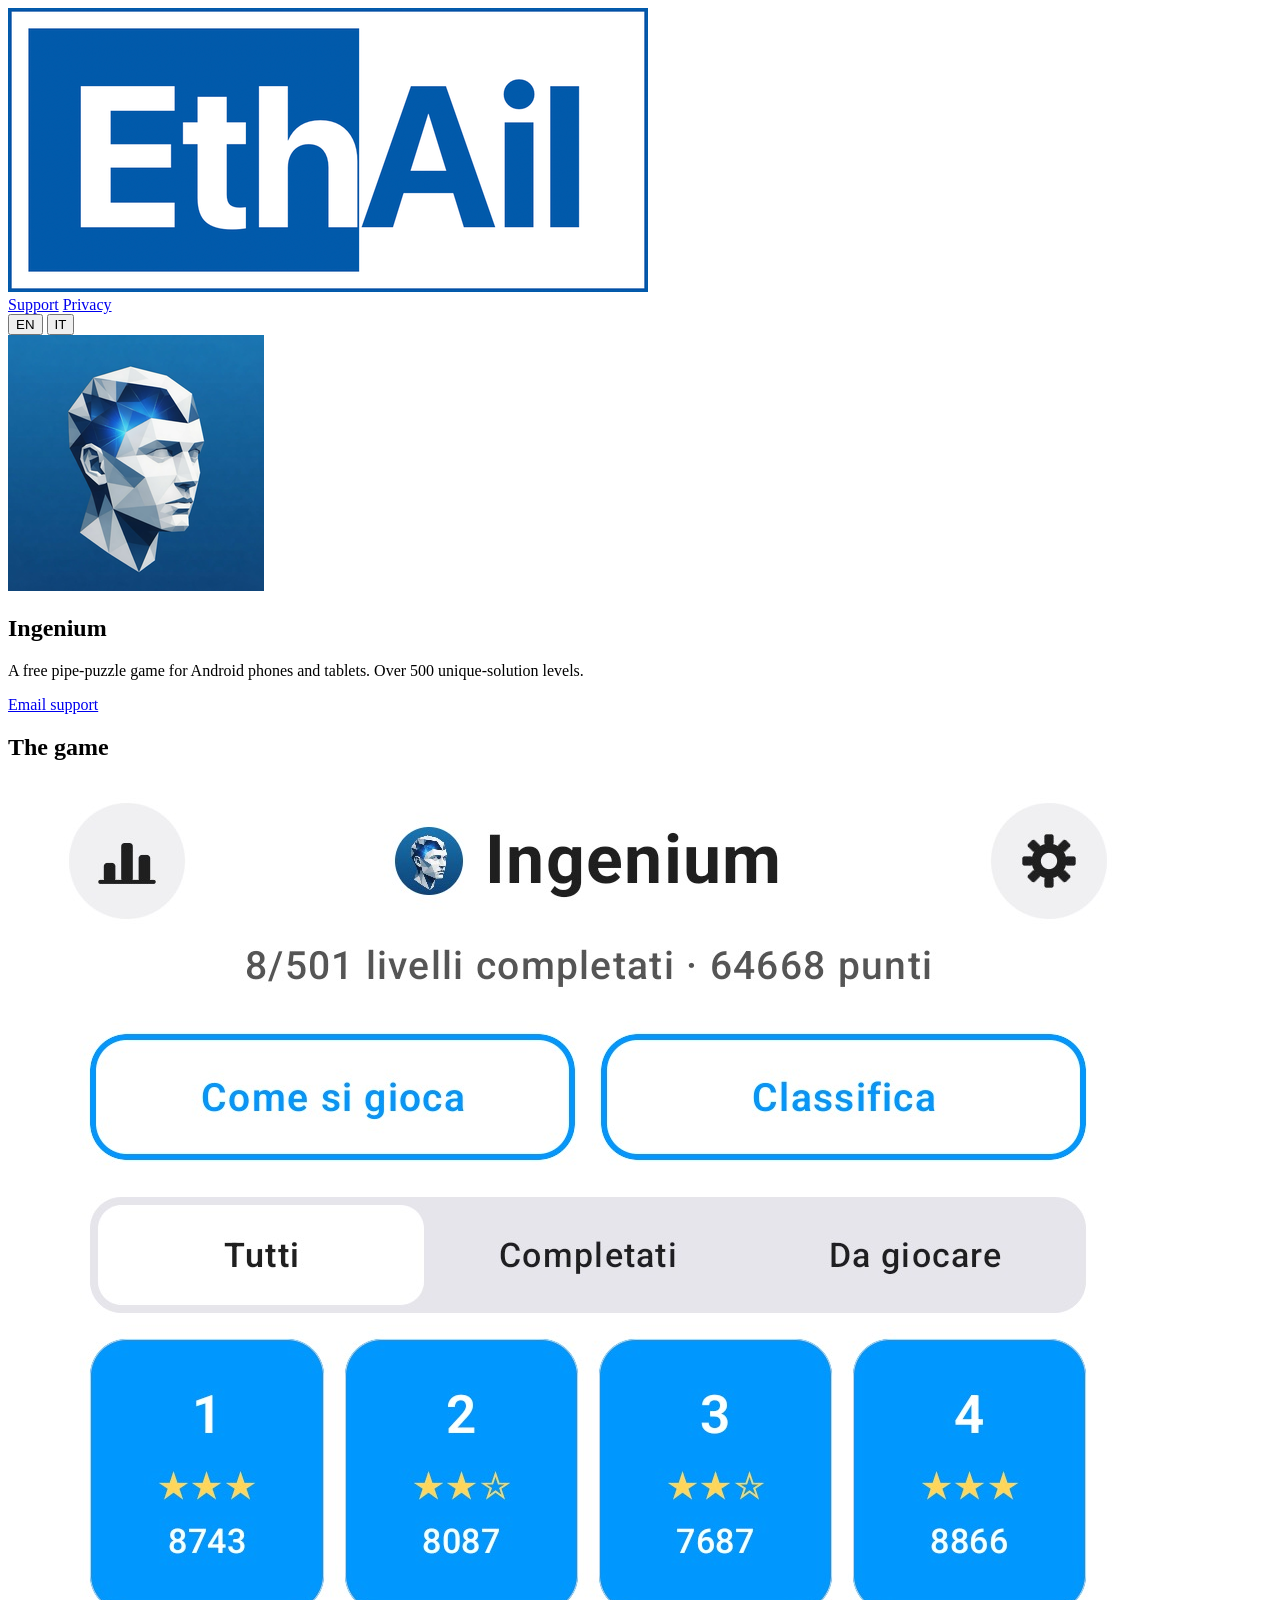
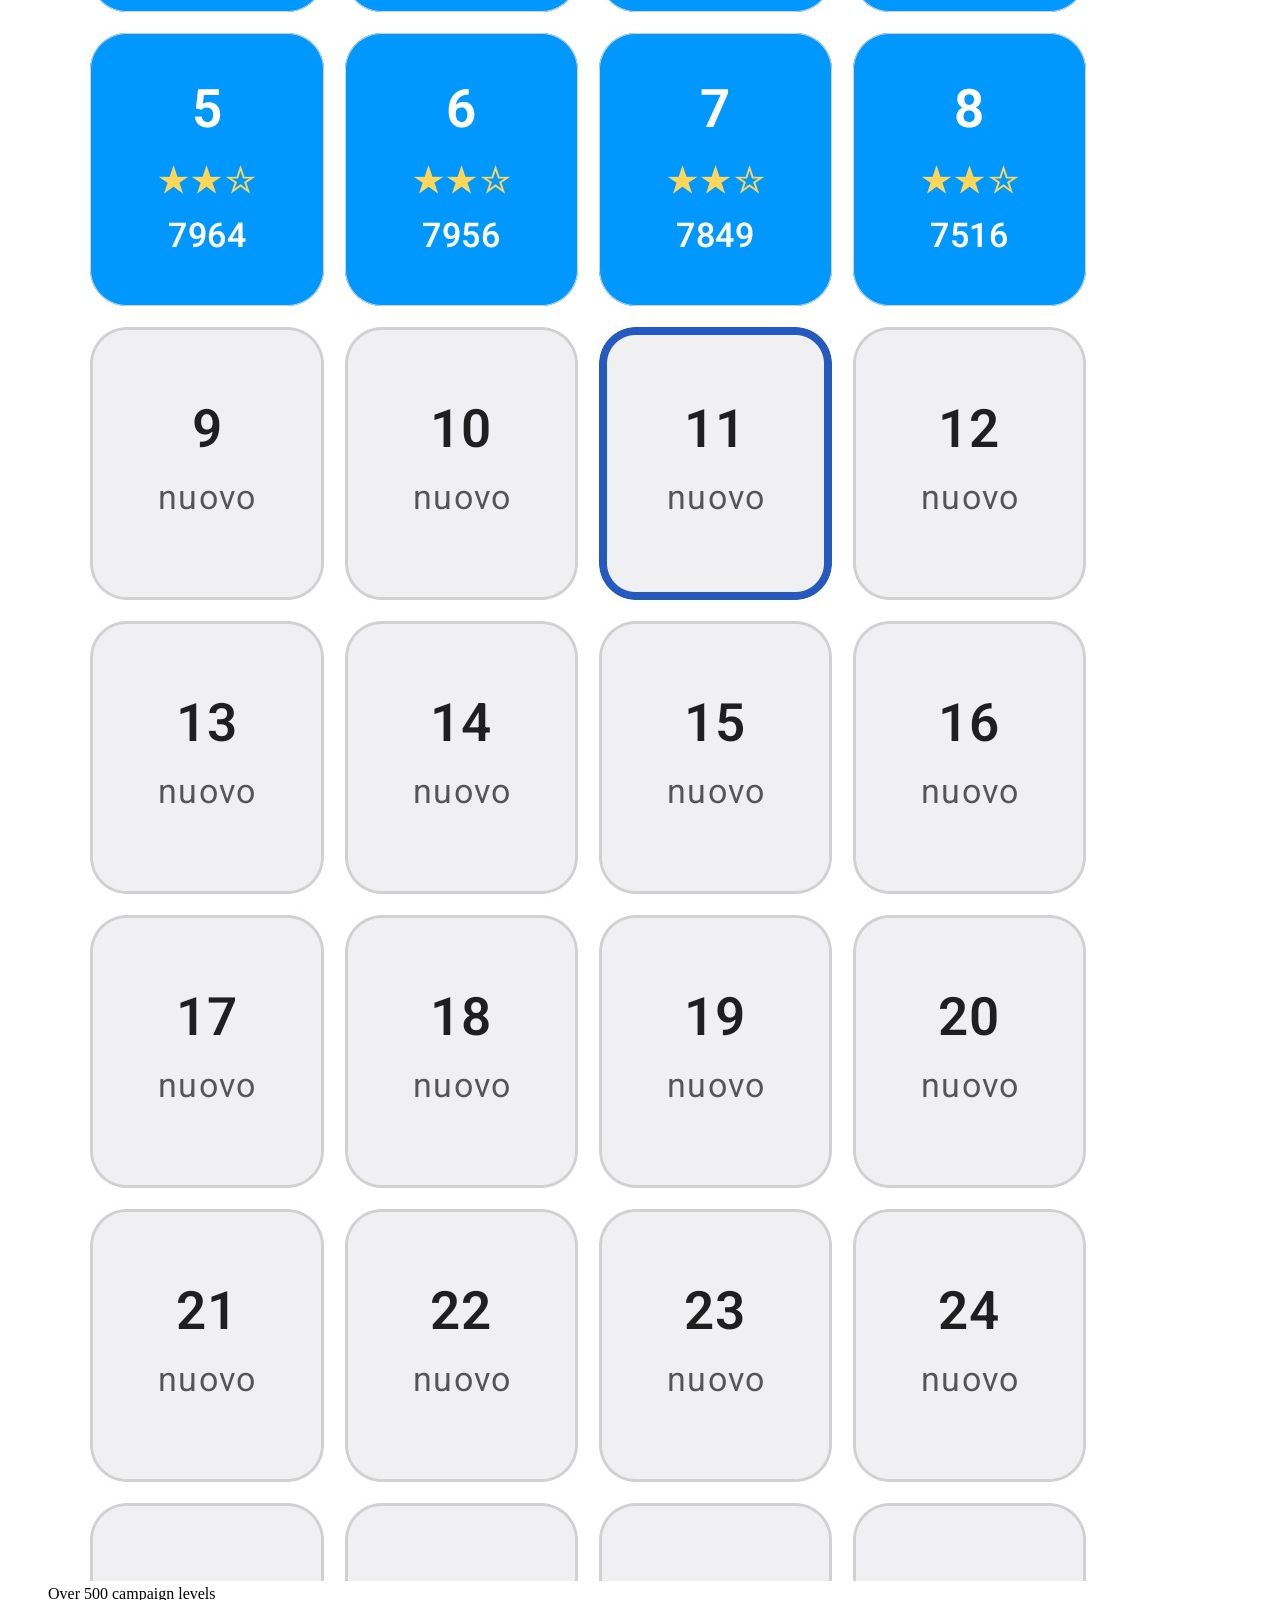
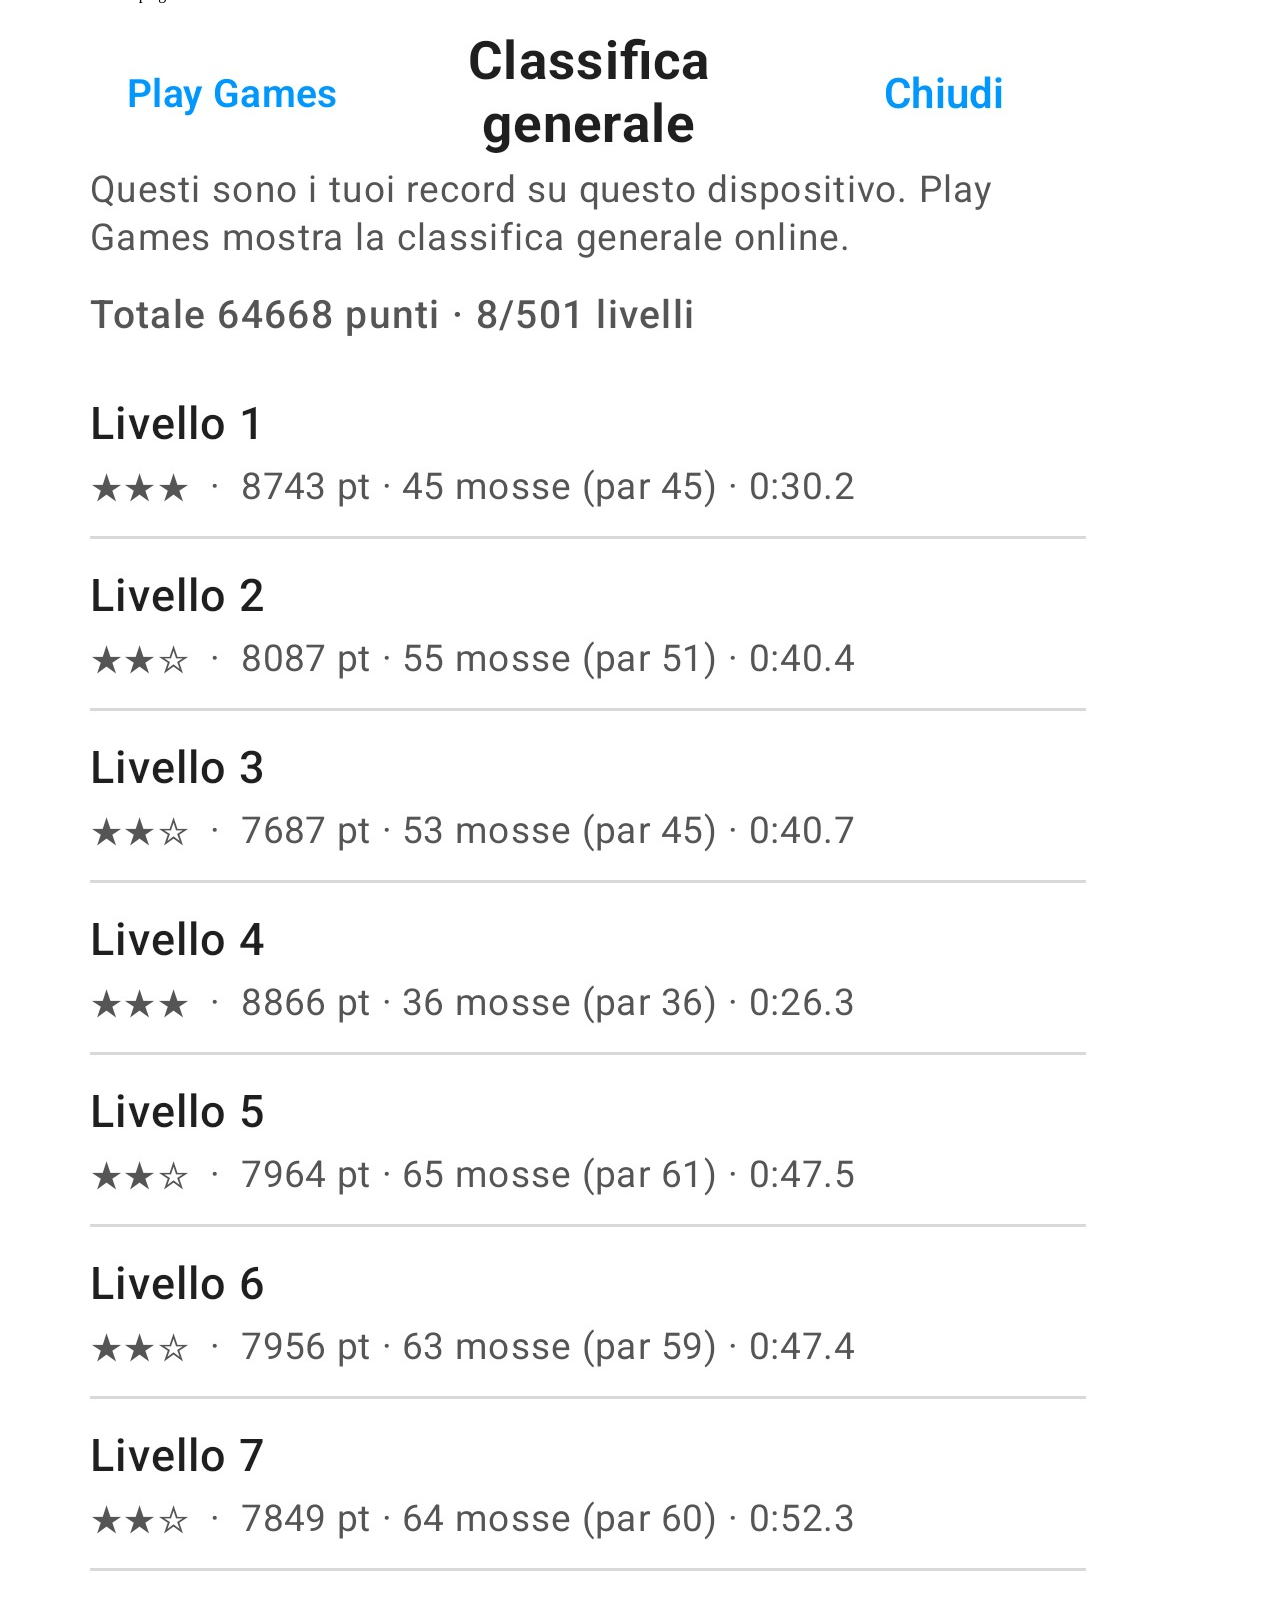
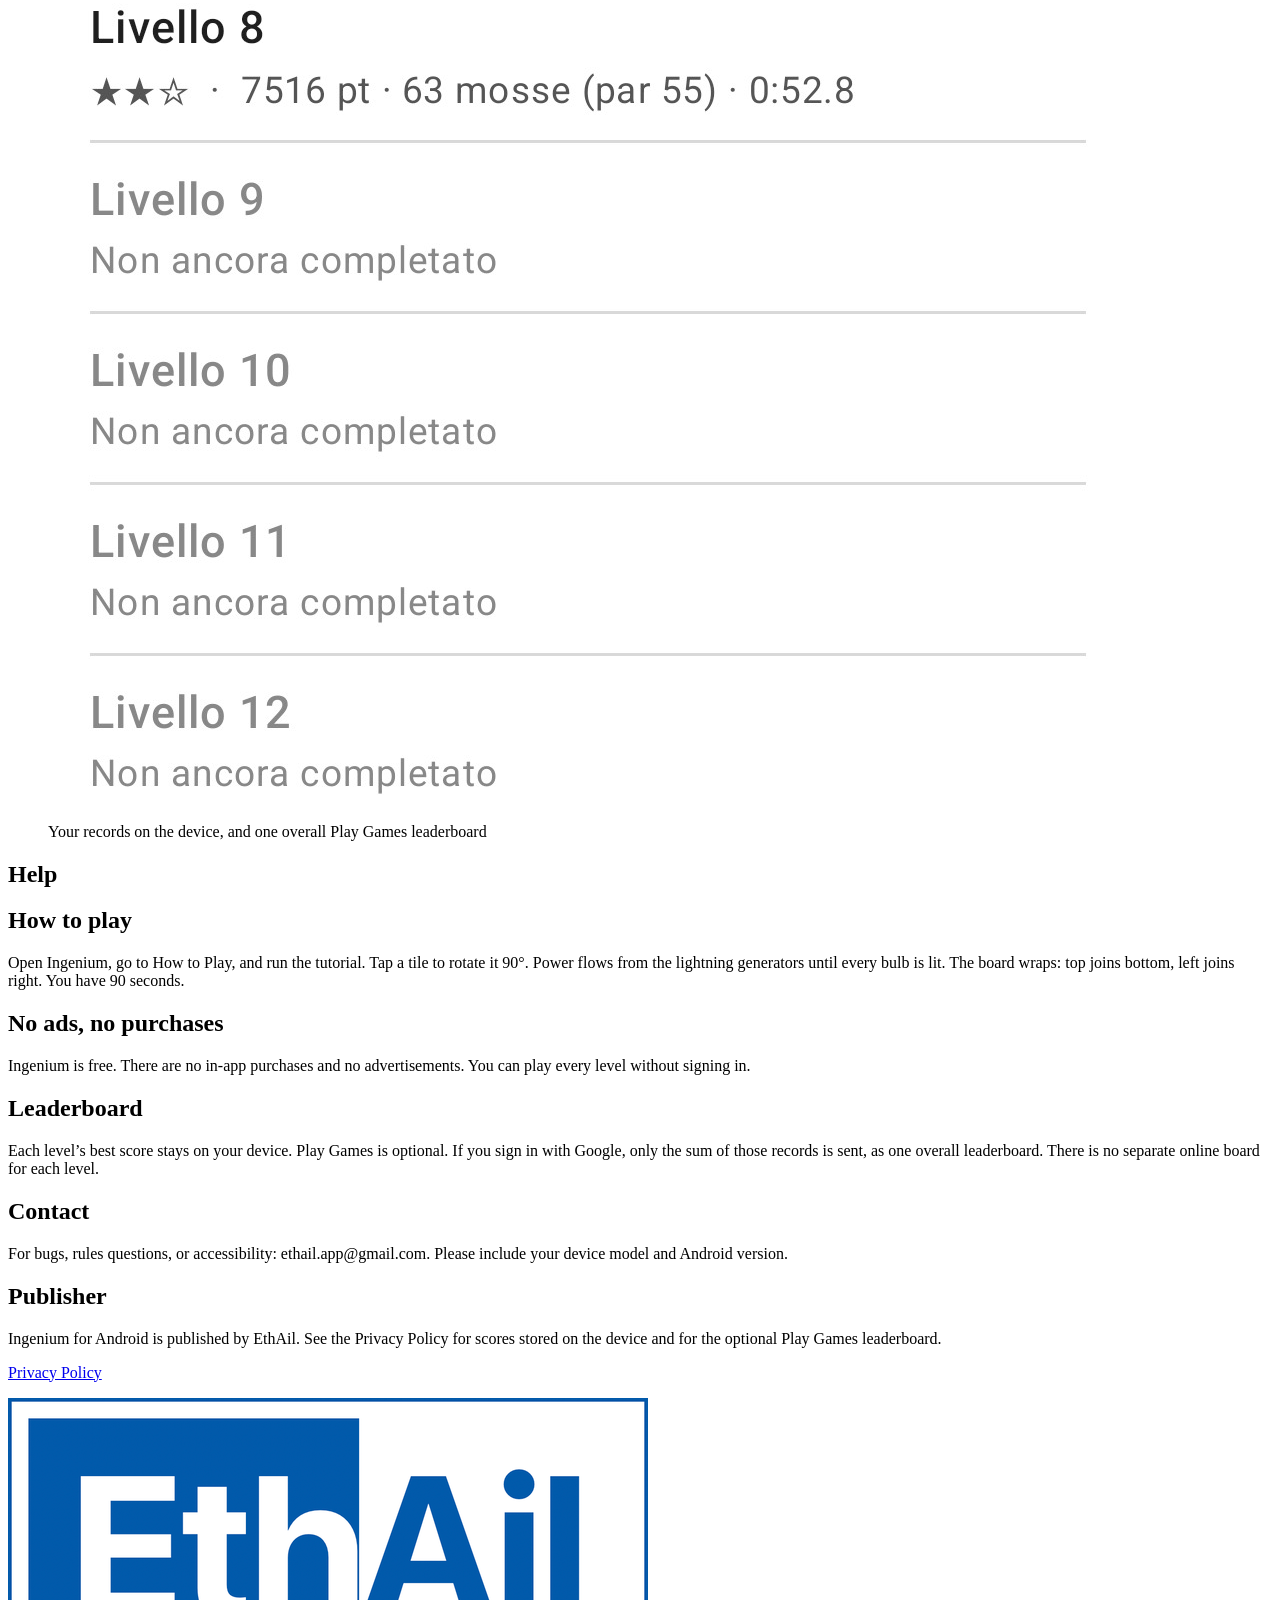
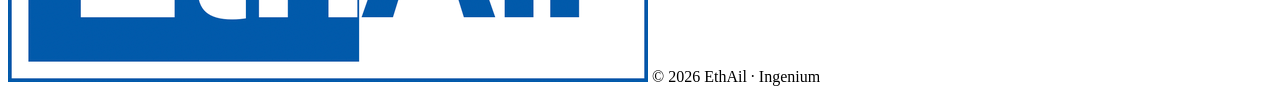
==== index.html @ d2dfe40d "Publish Ingenium Android support and privacy pages." ====
<!DOCTYPE html>
<html lang="en">
<head>
  <meta charset="utf-8">
  <meta name="viewport" content="width=device-width, initial-scale=1">
  <title>Ingenium — Android Support</title>
  <link rel="icon" href="assets/favicon.png">
  <link rel="apple-touch-icon" href="assets/app-icon.png">
  <link rel="stylesheet" href="styles.css">
</head>
<body>
  <header class="header">
    <div class="header-inner">
      <a class="brand" href="index.html" aria-label="EthAil">
        <img src="assets/ethail-logo.png" alt="EthAil">
      </a>
      <nav class="nav">
        <a class="active" href="index.html" data-en="Support" data-it="Supporto">Support</a>
        <a href="privacy.html">Privacy</a>
        <div class="lang" role="group" aria-label="Language">
          <button type="button" data-lang="en" class="on">EN</button>
          <button type="button" data-lang="it">IT</button>
        </div>
      </nav>
    </div>
  </header>

  <main class="wrap">
    <section class="hero">
      <img class="app-icon" src="assets/app-icon.png" alt="Ingenium">
      <div>
        <h1>Ingenium</h1>
        <p class="tag" data-en="A free pipe-puzzle game for Android phones and tablets. Over 500 unique-solution levels." data-it="Un puzzle di cavi gratuito per telefoni e tablet Android. Oltre 500 livelli a soluzione unica.">A free pipe-puzzle game for Android phones and tablets. Over 500 unique-solution levels.</p>
        <a class="cta" href="mailto:ethail.app@gmail.com" data-en="Email support" data-it="Scrivi al supporto">Email support</a>
      </div>
    </section>

    <h2 class="section-title" data-en="The game" data-it="Il gioco">The game</h2>
    <div class="shots">
      <figure class="shot">
        <img src="assets/shot-levels.jpg" alt="Level select">
        <figcaption data-en="Over 500 campaign levels" data-it="Oltre 500 livelli della campagna">Over 500 campaign levels</figcaption>
      </figure>
      <figure class="shot">
        <img src="assets/shot-leaderboard.jpg" alt="Overall records">
        <figcaption data-en="Your records on the device, and one overall Play Games leaderboard" data-it="I record sul dispositivo e una sola classifica generale su Play Games">Your records on the device, and one overall Play Games leaderboard</figcaption>
      </figure>
    </div>

    <h2 class="section-title" data-en="Help" data-it="Aiuto">Help</h2>
    <div class="grid">
      <article class="card">
        <h2 data-en="How to play" data-it="Come si gioca">How to play</h2>
        <p data-en="Open Ingenium, go to How to Play, and run the tutorial. Tap a tile to rotate it 90°. Power flows from the lightning generators until every bulb is lit. The board wraps: top joins bottom, left joins right. You have 90 seconds." data-it="Apri Ingenium, vai su Come si gioca e avvia il tutorial. Tocca una casella per ruotarla di 90°. L’energia parte dai generatori (fulmine) fino ad accendere tutte le lampadine. Il tabellone è un anello: alto tocca basso, sinistra tocca destra. Hai 90 secondi.">Open Ingenium, go to How to Play, and run the tutorial. Tap a tile to rotate it 90°. Power flows from the lightning generators until every bulb is lit. The board wraps: top joins bottom, left joins right. You have 90 seconds.</p>
      </article>
      <article class="card">
        <h2 data-en="No ads, no purchases" data-it="Niente pubblicità, niente acquisti">No ads, no purchases</h2>
        <p data-en="Ingenium is free. There are no in-app purchases and no advertisements. You can play every level without signing in." data-it="Ingenium è gratuito. Non ci sono acquisti in-app né pubblicità. Puoi giocare tutti i livelli senza accedere.">Ingenium is free. There are no in-app purchases and no advertisements. You can play every level without signing in.</p>
      </article>
      <article class="card">
        <h2 data-en="Leaderboard" data-it="Classifica">Leaderboard</h2>
        <p data-en="Each level’s best score stays on your device. Play Games is optional. If you sign in with Google, only the sum of those records is sent, as one overall leaderboard. There is no separate online board for each level." data-it="Il miglior punteggio di ogni livello resta sul dispositivo. Play Games è facoltativo. Se accedi con Google, viene inviata solo la somma di quei record, in un’unica classifica generale. Non c’è una classifica online per ogni livello.">Each level’s best score stays on your device. Play Games is optional. If you sign in with Google, only the sum of those records is sent, as one overall leaderboard. There is no separate online board for each level.</p>
      </article>
      <article class="card">
        <h2 data-en="Contact" data-it="Contatti">Contact</h2>
        <p data-en="For bugs, rules questions, or accessibility: ethail.app@gmail.com. Please include your device model and Android version." data-it="Per bug, regole o accessibilità: ethail.app@gmail.com. Indica modello del dispositivo e versione di Android.">For bugs, rules questions, or accessibility: ethail.app@gmail.com. Please include your device model and Android version.</p>
      </article>
      <article class="card">
        <h2 data-en="Publisher" data-it="Editore">Publisher</h2>
        <p data-en="Ingenium for Android is published by EthAil. See the Privacy Policy for scores stored on the device and for the optional Play Games leaderboard." data-it="Ingenium per Android è pubblicato da EthAil. Consulta l’informativa privacy per i punteggi sul dispositivo e per la classifica facoltativa di Play Games.">Ingenium for Android is published by EthAil. See the Privacy Policy for scores stored on the device and for the optional Play Games leaderboard.</p>
        <p><a href="privacy.html" data-en="Privacy Policy" data-it="Informativa privacy">Privacy Policy</a></p>
      </article>
    </div>
  </main>

  <footer class="footer">
    <div class="footer-inner">
      <img src="assets/ethail-logo.png" alt="EthAil">
      <span>© 2026 EthAil · Ingenium</span>
    </div>
  </footer>
  <script src="site.js"></script>
</body>
</html>
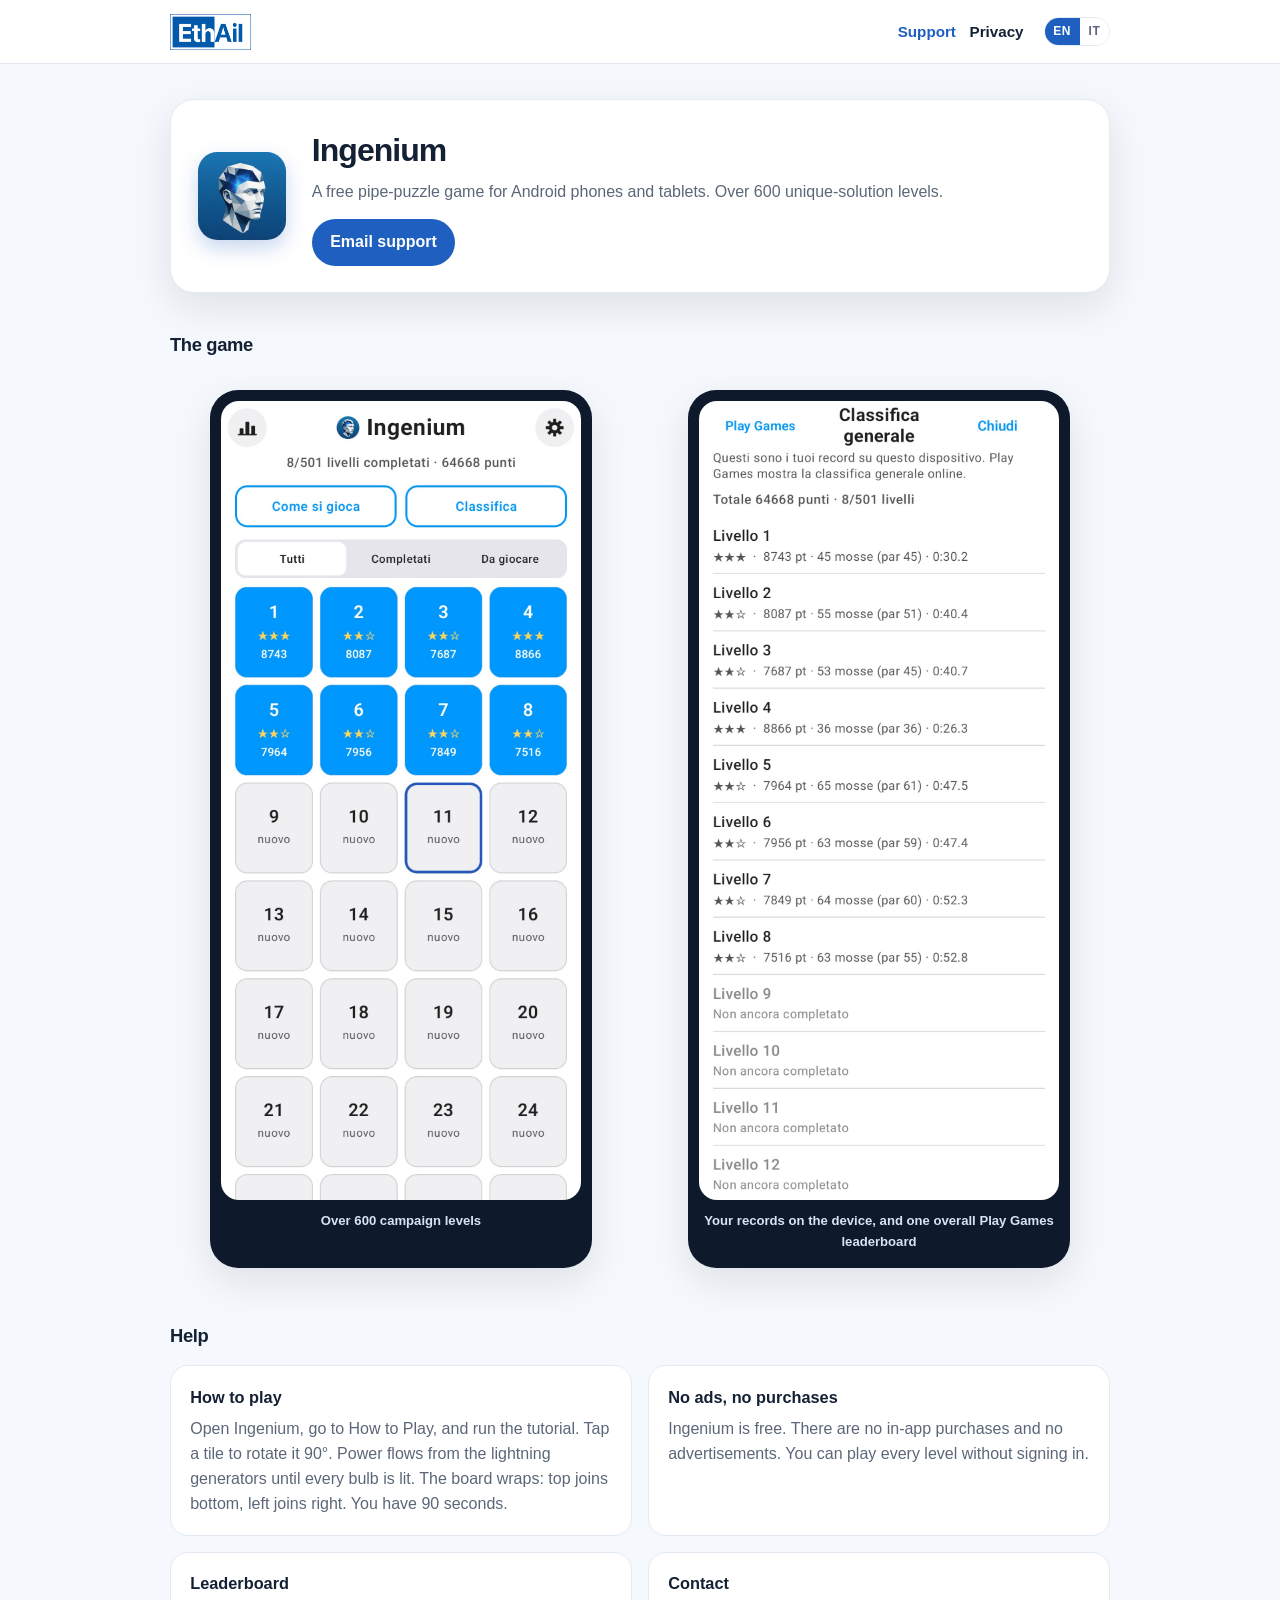
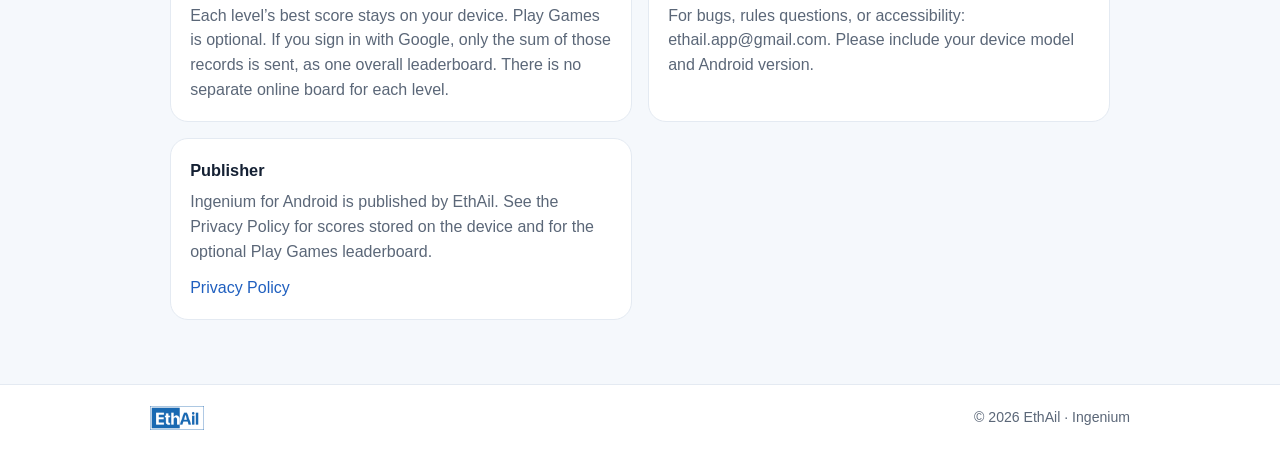
==== commit e1d02ed3: "Add files via upload" ====
--- a/index.html
+++ b/index.html
@@ -30,7 +30,7 @@
       <img class="app-icon" src="assets/app-icon.png" alt="Ingenium">
       <div>
         <h1>Ingenium</h1>
-        <p class="tag" data-en="A free pipe-puzzle game for Android phones and tablets. Over 500 unique-solution levels." data-it="Un puzzle di cavi gratuito per telefoni e tablet Android. Oltre 500 livelli a soluzione unica.">A free pipe-puzzle game for Android phones and tablets. Over 500 unique-solution levels.</p>
+        <p class="tag" data-en="A free pipe-puzzle game for Android phones and tablets. Over 600 unique-solution levels." data-it="Un puzzle di cavi gratuito per telefoni e tablet Android. Oltre 600 livelli a soluzione unica.">A free pipe-puzzle game for Android phones and tablets. Over 600 unique-solution levels.</p>
         <a class="cta" href="mailto:ethail.app@gmail.com" data-en="Email support" data-it="Scrivi al supporto">Email support</a>
       </div>
     </section>
@@ -39,7 +39,7 @@
     <div class="shots">
       <figure class="shot">
         <img src="assets/shot-levels.jpg" alt="Level select">
-        <figcaption data-en="Over 500 campaign levels" data-it="Oltre 500 livelli della campagna">Over 500 campaign levels</figcaption>
+        <figcaption data-en="Over 600 campaign levels" data-it="Oltre 600 livelli della campagna">Over 600 campaign levels</figcaption>
       </figure>
       <figure class="shot">
         <img src="assets/shot-leaderboard.jpg" alt="Overall records">
--- a/styles.css
+++ b/styles.css
@@ -0,0 +1,194 @@
+:root {
+  --blue: #1f5fbf;
+  --blue-dark: #164a96;
+  --ink: #142033;
+  --muted: #5b6778;
+  --line: #e4eaf2;
+  --bg: #f5f8fc;
+  --card: #ffffff;
+  --radius: 18px;
+  --shadow: 0 14px 40px rgba(20, 32, 51, 0.10);
+}
+
+* { box-sizing: border-box; }
+html, body { margin: 0; }
+body {
+  font-family: -apple-system, BlinkMacSystemFont, "Segoe UI", Helvetica, Arial, sans-serif;
+  color: var(--ink);
+  background: var(--bg);
+  line-height: 1.55;
+}
+
+a { color: var(--blue); text-decoration: none; }
+a:hover { text-decoration: underline; }
+
+.header {
+  background: #fff;
+  border-bottom: 1px solid var(--line);
+  position: sticky;
+  top: 0;
+  z-index: 10;
+}
+.header-inner {
+  max-width: 980px;
+  margin: 0 auto;
+  padding: 0.85rem 1.25rem;
+  display: flex;
+  align-items: center;
+  justify-content: space-between;
+  gap: 1rem;
+}
+.brand img {
+  display: block;
+  height: 36px;
+  width: auto;
+}
+.nav {
+  display: flex;
+  align-items: center;
+  gap: 0.85rem;
+  font-size: 0.95rem;
+  font-weight: 600;
+}
+.nav a { color: var(--ink); }
+.nav a.active { color: var(--blue); }
+.lang {
+  display: inline-flex;
+  border: 1px solid var(--line);
+  border-radius: 999px;
+  overflow: hidden;
+  margin-left: 0.4rem;
+}
+.lang button {
+  border: 0;
+  background: #fff;
+  color: var(--muted);
+  font: inherit;
+  font-size: 0.75rem;
+  font-weight: 700;
+  letter-spacing: 0.04em;
+  padding: 0.28rem 0.55rem;
+  cursor: pointer;
+}
+.lang button.on {
+  background: var(--blue);
+  color: #fff;
+}
+
+.wrap { max-width: 980px; margin: 0 auto; padding: 2.2rem 1.25rem 4rem; }
+
+.hero {
+  display: grid;
+  grid-template-columns: auto 1fr;
+  gap: 1.4rem 1.6rem;
+  align-items: center;
+  background: var(--card);
+  border: 1px solid var(--line);
+  border-radius: 24px;
+  padding: 1.6rem 1.7rem;
+  box-shadow: var(--shadow);
+}
+.app-icon {
+  width: 88px;
+  height: 88px;
+  border-radius: 22%;
+  box-shadow: 0 8px 20px rgba(31, 95, 191, 0.25);
+}
+.hero h1 { margin: 0 0 0.25rem; font-size: 2rem; letter-spacing: -0.03em; }
+.hero .tag { margin: 0 0 0.9rem; color: var(--muted); }
+.cta {
+  display: inline-block;
+  background: var(--blue);
+  color: #fff !important;
+  text-decoration: none !important;
+  font-weight: 650;
+  border-radius: 999px;
+  padding: 0.7rem 1.15rem;
+}
+.cta:hover { background: var(--blue-dark); }
+
+.section-title {
+  margin: 2.4rem 0 0.9rem;
+  font-size: 1.15rem;
+  letter-spacing: -0.02em;
+}
+
+.shots {
+  display: grid;
+  grid-template-columns: repeat(2, minmax(0, 1fr));
+  gap: 1rem;
+}
+.shot {
+  background: #0e1a2b;
+  border-radius: 28px;
+  padding: 0.7rem 0.7rem 1rem;
+  text-align: center;
+  color: #d5e4f5;
+  box-shadow: var(--shadow);
+}
+.shot img {
+  width: 100%;
+  height: auto;
+  border-radius: 18px;
+  display: block;
+}
+.shot figcaption {
+  margin-top: 0.7rem;
+  font-size: 0.82rem;
+  font-weight: 600;
+}
+
+.grid {
+  display: grid;
+  grid-template-columns: 1fr 1fr;
+  gap: 1rem;
+}
+.card {
+  background: var(--card);
+  border: 1px solid var(--line);
+  border-radius: var(--radius);
+  padding: 1.15rem 1.2rem;
+}
+.card h2 { margin: 0 0 0.45rem; font-size: 1.02rem; }
+.card p { margin: 0; color: var(--muted); }
+.card p + p { margin-top: 0.7rem; }
+
+.article {
+  background: var(--card);
+  border: 1px solid var(--line);
+  border-radius: 24px;
+  padding: 1.7rem 1.6rem 2rem;
+  box-shadow: var(--shadow);
+}
+.article h1 { margin: 0 0 0.35rem; font-size: 1.85rem; letter-spacing: -0.03em; }
+.article .meta { margin: 0 0 1.4rem; color: var(--muted); }
+.article h2 { margin: 1.5rem 0 0.4rem; font-size: 1.05rem; }
+.article p { color: #334155; }
+code { font-size: 0.9em; }
+
+.footer {
+  border-top: 1px solid var(--line);
+  background: #fff;
+  padding: 1.3rem 1.25rem 1.8rem;
+  color: var(--muted);
+  font-size: 0.88rem;
+}
+.footer-inner {
+  max-width: 980px;
+  margin: 0 auto;
+  display: flex;
+  justify-content: space-between;
+  gap: 1rem;
+  align-items: center;
+}
+.footer img { height: 24px; width: auto; opacity: 0.9; }
+
+[hidden] { display: none !important; }
+
+@media (max-width: 760px) {
+  .hero { grid-template-columns: 1fr; }
+  .shots, .grid { grid-template-columns: 1fr; }
+  .header-inner { flex-wrap: wrap; }
+  .brand img { height: 30px; }
+  .footer-inner { flex-direction: column; align-items: flex-start; }
+}
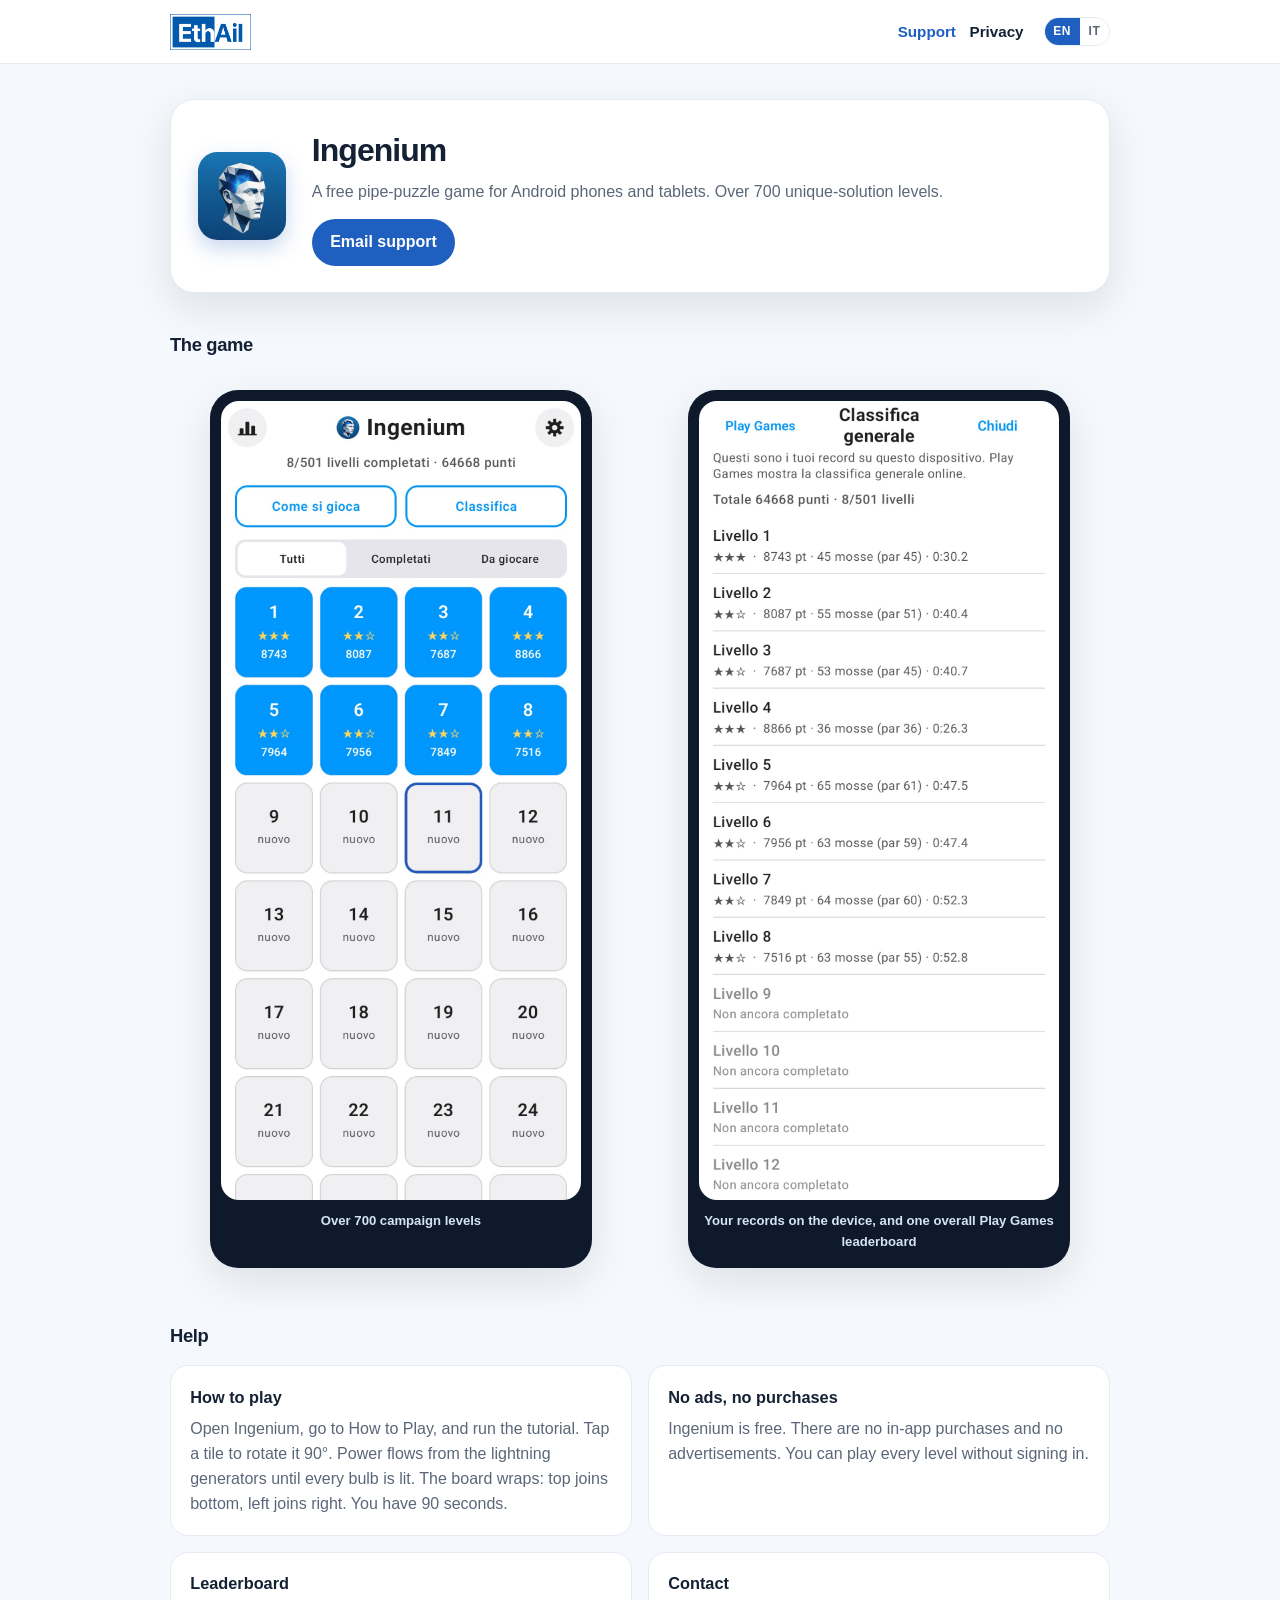
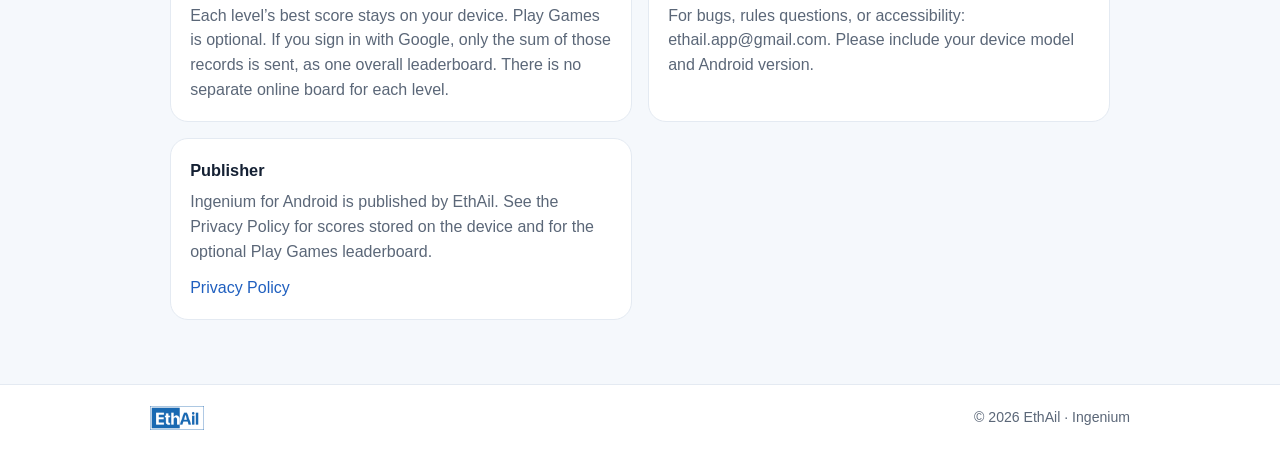
==== commit 5ebdae59: "Add files via upload" ====
--- a/index.html
+++ b/index.html
@@ -30,7 +30,7 @@
       <img class="app-icon" src="assets/app-icon.png" alt="Ingenium">
       <div>
         <h1>Ingenium</h1>
-        <p class="tag" data-en="A free pipe-puzzle game for Android phones and tablets. Over 600 unique-solution levels." data-it="Un puzzle di cavi gratuito per telefoni e tablet Android. Oltre 600 livelli a soluzione unica.">A free pipe-puzzle game for Android phones and tablets. Over 600 unique-solution levels.</p>
+        <p class="tag" data-en="A free pipe-puzzle game for Android phones and tablets. Over 700 unique-solution levels." data-it="Un puzzle di cavi gratuito per telefoni e tablet Android. Oltre 700 livelli a soluzione unica.">A free pipe-puzzle game for Android phones and tablets. Over 700 unique-solution levels.</p>
         <a class="cta" href="mailto:ethail.app@gmail.com" data-en="Email support" data-it="Scrivi al supporto">Email support</a>
       </div>
     </section>
@@ -39,7 +39,7 @@
     <div class="shots">
       <figure class="shot">
         <img src="assets/shot-levels.jpg" alt="Level select">
-        <figcaption data-en="Over 600 campaign levels" data-it="Oltre 600 livelli della campagna">Over 600 campaign levels</figcaption>
+        <figcaption data-en="Over 700 campaign levels" data-it="Oltre 700 livelli della campagna">Over 700 campaign levels</figcaption>
       </figure>
       <figure class="shot">
         <img src="assets/shot-leaderboard.jpg" alt="Overall records">
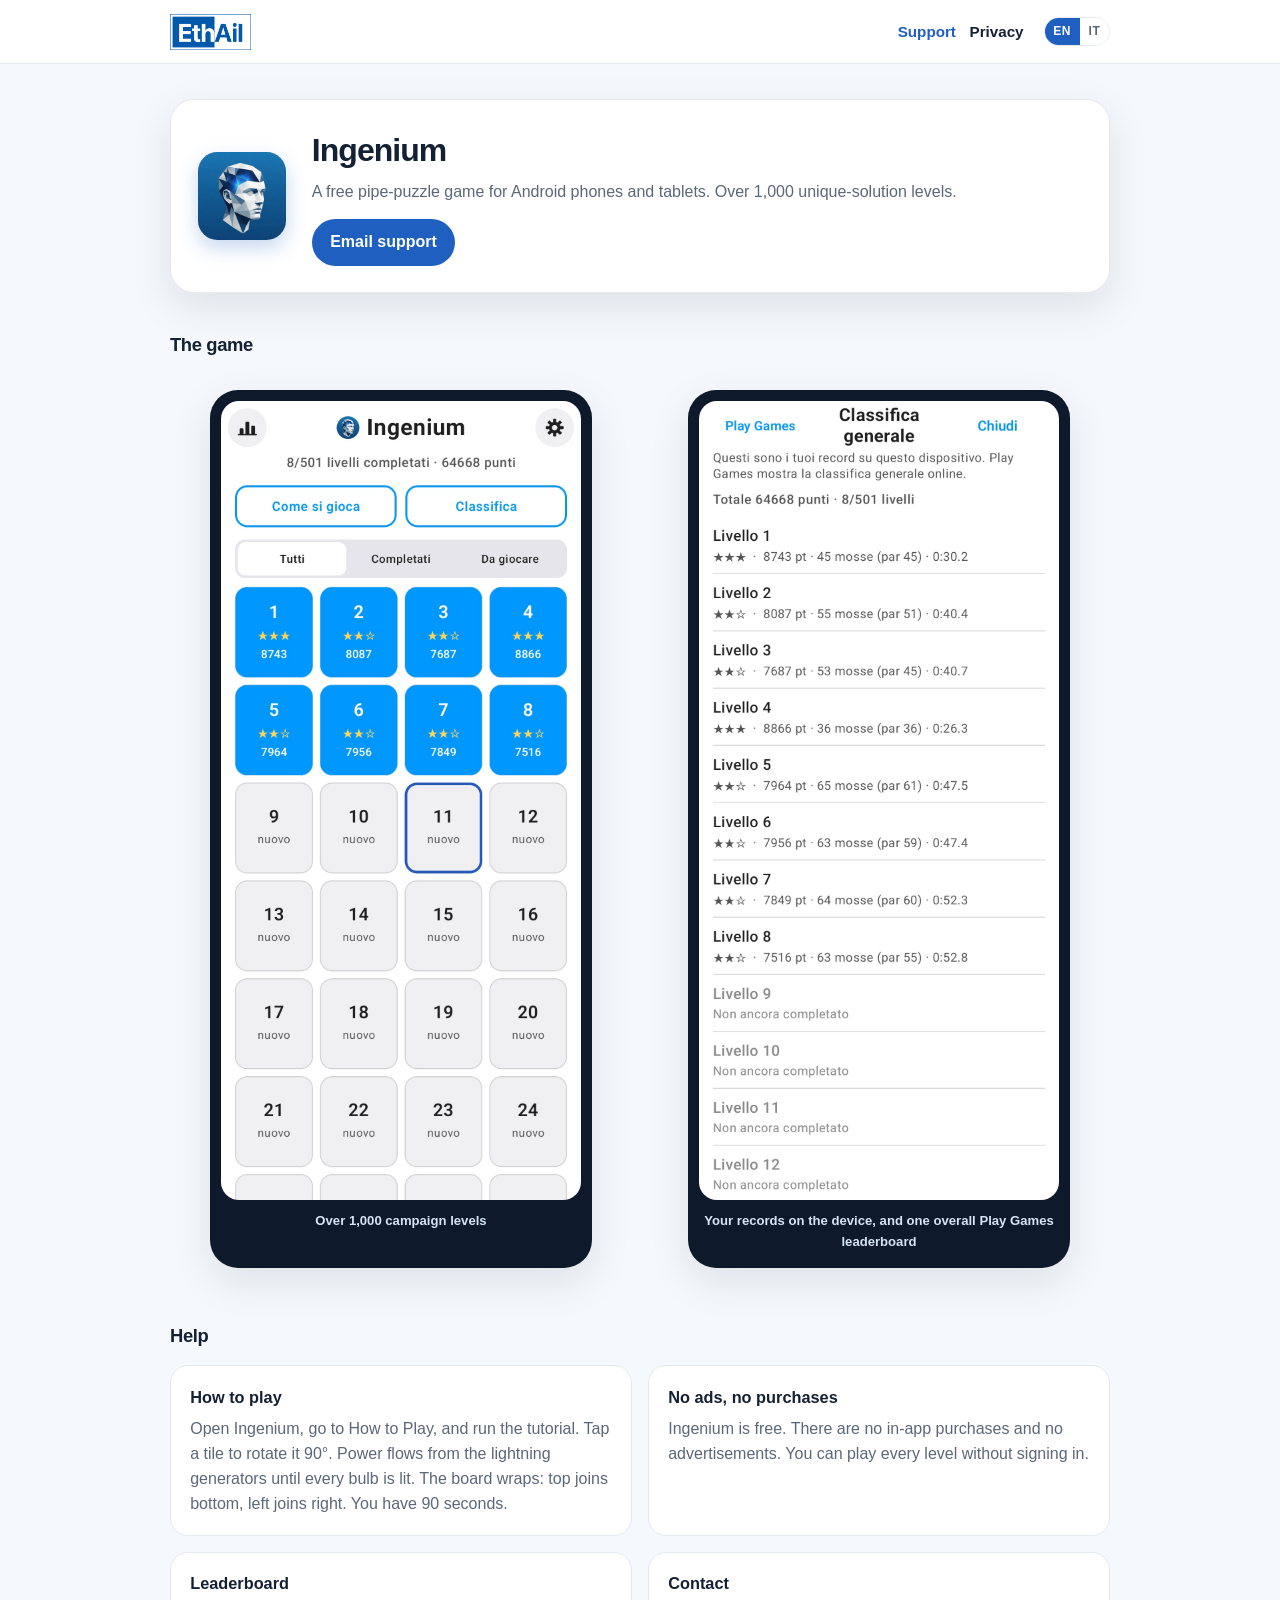
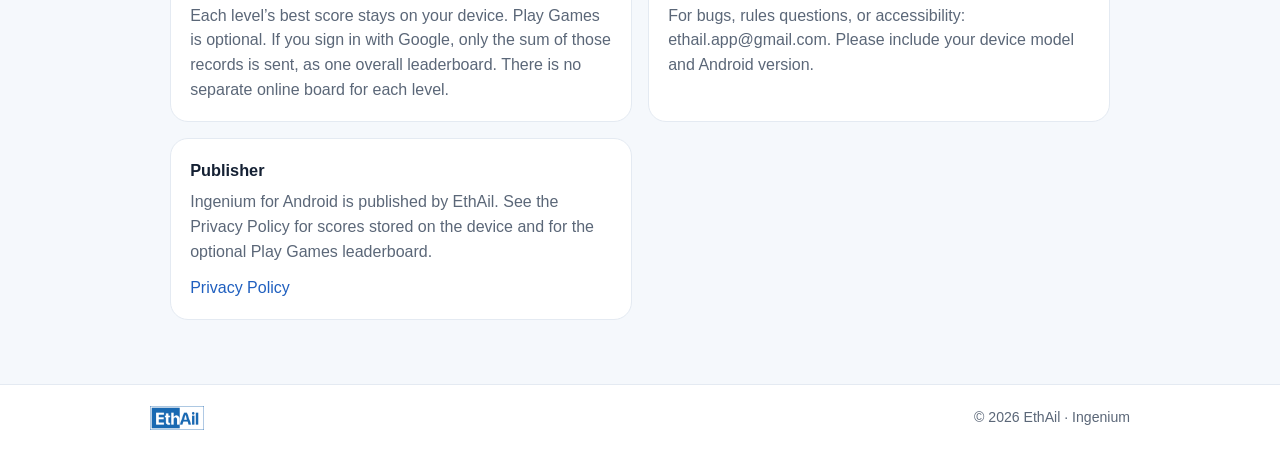
==== commit 47f3008a: "Add files via upload" ====
--- a/index.html
+++ b/index.html
@@ -30,7 +30,7 @@
       <img class="app-icon" src="assets/app-icon.png" alt="Ingenium">
       <div>
         <h1>Ingenium</h1>
-        <p class="tag" data-en="A free pipe-puzzle game for Android phones and tablets. Over 700 unique-solution levels." data-it="Un puzzle di cavi gratuito per telefoni e tablet Android. Oltre 700 livelli a soluzione unica.">A free pipe-puzzle game for Android phones and tablets. Over 700 unique-solution levels.</p>
+        <p class="tag" data-en="A free pipe-puzzle game for Android phones and tablets. Over 1,000 unique-solution levels." data-it="Un puzzle di cavi gratuito per telefoni e tablet Android. Oltre 1.000 livelli a soluzione unica.">A free pipe-puzzle game for Android phones and tablets. Over 1,000 unique-solution levels.</p>
         <a class="cta" href="mailto:ethail.app@gmail.com" data-en="Email support" data-it="Scrivi al supporto">Email support</a>
       </div>
     </section>
@@ -39,7 +39,7 @@
     <div class="shots">
       <figure class="shot">
         <img src="assets/shot-levels.jpg" alt="Level select">
-        <figcaption data-en="Over 700 campaign levels" data-it="Oltre 700 livelli della campagna">Over 700 campaign levels</figcaption>
+        <figcaption data-en="Over 1,000 campaign levels" data-it="Oltre 1.000 livelli della campagna">Over 1,000 campaign levels</figcaption>
       </figure>
       <figure class="shot">
         <img src="assets/shot-leaderboard.jpg" alt="Overall records">
